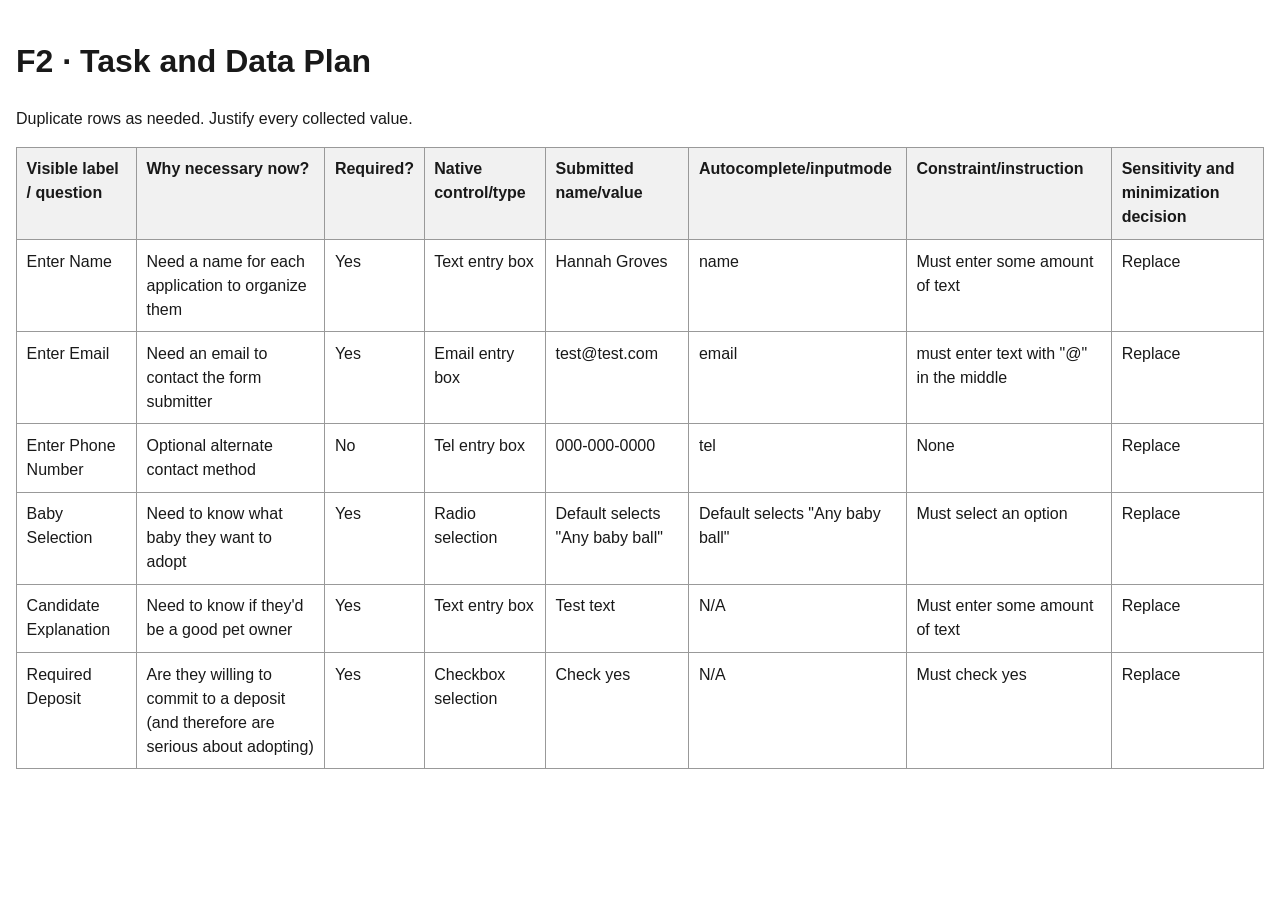
==== field-inventory-template.html @ b9e1be3f "Initial commit" ====
<!doctype html>
<html lang="en">
    <head>
        <meta charset="utf-8">
        <meta name="viewport" content="width=device-width,initial-scale=1">
        <title>Field Inventory</title>
        <style>
        body{
            font-family:Arial,sans-serif;
            line-height:1.5;
            max-width:80rem;
            margin:auto;
            padding:1rem;
            color:#191919;
        }
        table{
            width:100%;
            border-collapse:collapse;
        }
        th,td{
            padding:.6rem;
            border:1px solid #999;
            text-align:left;
            vertical-align:top;
        }
        th{
            background:#f1f1f1;
        }
        </style>
        </head>
        <body>
            <h1>F2 · Task and Data Plan</h1>
            <p>Duplicate rows as needed. Justify every collected value.</p>
            <table>
                <thead>
                    <tr>
                        <th>Visible label / question</th>
                        <th>Why necessary now?</th>
                        <th>Required?</th>
                        <th>Native control/type</th>
                        <th>Submitted name/value</th>
                        <th>Autocomplete/inputmode</th>
                        <th>Constraint/instruction</th>
                        <th>Sensitivity and minimization decision</th>
                    </tr>
                </thead>
                <tbody>
                    <tr>
                        <td>Enter Name</td>
                        <td>Need a name for each application to organize them</td>
                        <td>Yes</td>
                        <td>Text entry box</td>
                        <td>Hannah Groves</td>
                        <td>name</td>
                        <td>Must enter some amount of text</td>
                        <td>Replace</td>
                    </tr>
                    <tr>
                        <td>Enter Email</td>
                        <td>Need an email to contact the form submitter</td>
                        <td>Yes</td>
                        <td>Email entry box</td>
                        <td>test@test.com</td>
                        <td>email</td>
                        <td>must enter text with "@" in the middle</td>
                        <td>Replace</td>
                    </tr>
                    <tr>
                        <td>Enter Phone Number</td>
                        <td>Optional alternate contact method</td>
                        <td>No</td>
                        <td>Tel entry box</td>
                        <td>000-000-0000</td>
                        <td>tel</td>
                        <td>None</td>
                        <td>Replace</td>
                    </tr>
                    <tr>
                        <td>Baby Selection</td>
                        <td>Need to know what baby they want to adopt</td>
                        <td>Yes</td>
                        <td>Radio selection</td>
                        <td>Default selects "Any baby ball"</td>
                        <td>Default selects "Any baby ball"</td>
                        <td>Must select an option</td>
                        <td>Replace</td>
                    </tr>
                    <tr>
                        <td>Candidate Explanation</td>
                        <td>Need to know if they'd be a good pet owner</td>
                        <td>Yes</td>
                        <td>Text entry box</td>
                        <td>Test text</td>
                        <td>N/A</td>
                        <td>Must enter some amount of text</td>
                        <td>Replace</td>
                    </tr>
                    <tr>
                        <td>Required Deposit</td>
                        <td>Are they willing to commit to a deposit (and therefore are serious about adopting)</td>
                        <td>Yes</td>
                        <td>Checkbox selection</td>
                        <td>Check yes</td>
                        <td>N/A</td>
                        <td>Must check yes</td>
                        <td>Replace</td>
                    </tr>
                </tbody>
            </table>
        </body>
        </html>
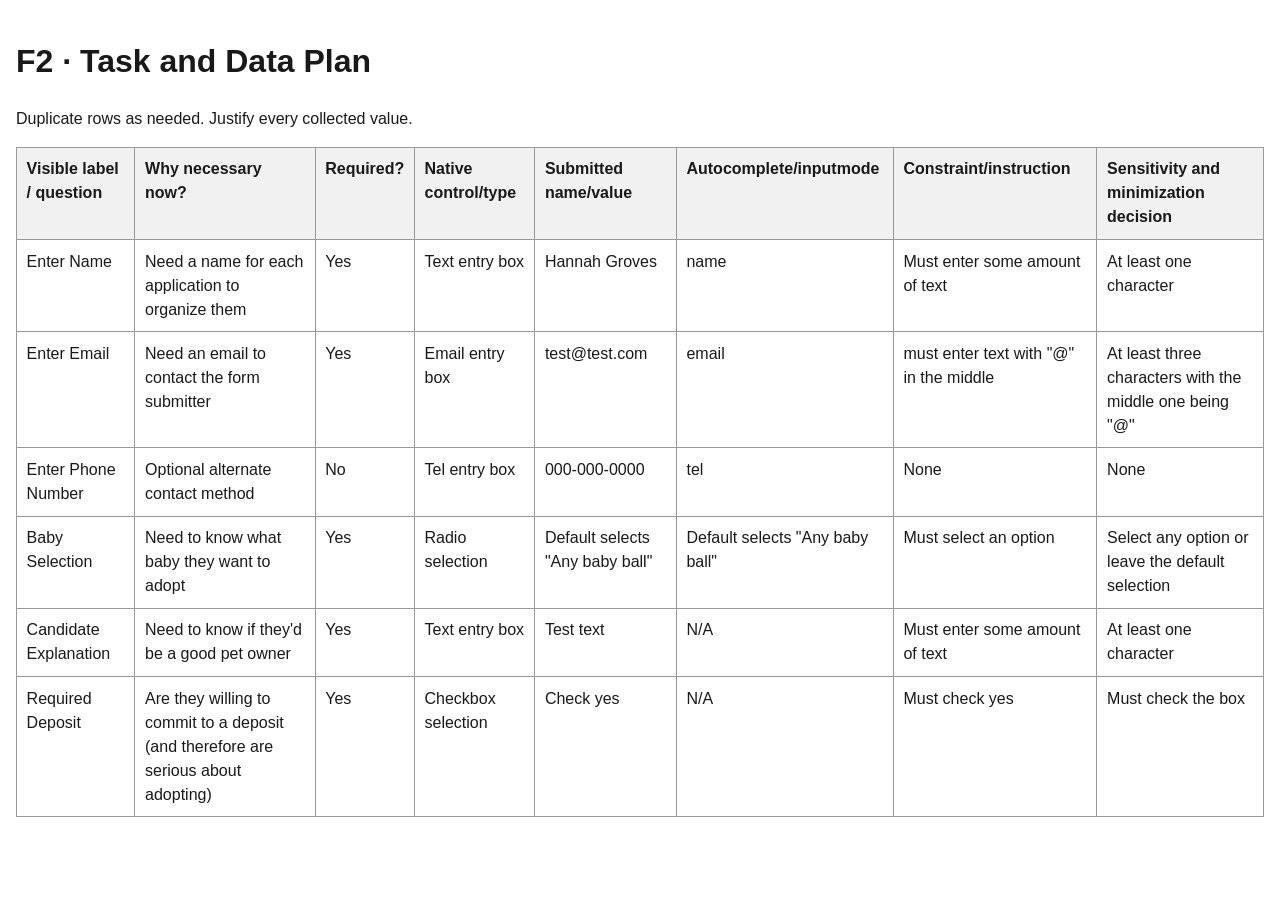
==== commit 01b93c7f: "Finished table and base html/css Just need to do testing now" ====
--- a/field-inventory-template.html
+++ b/field-inventory-template.html
@@ -53,7 +53,7 @@
                         <td>Hannah Groves</td>
                         <td>name</td>
                         <td>Must enter some amount of text</td>
-                        <td>Replace</td>
+                        <td>At least one character</td>
                     </tr>
                     <tr>
                         <td>Enter Email</td>
@@ -63,7 +63,7 @@
                         <td>test@test.com</td>
                         <td>email</td>
                         <td>must enter text with "@" in the middle</td>
-                        <td>Replace</td>
+                        <td>At least three characters with the middle one being "@"</td>
                     </tr>
                     <tr>
                         <td>Enter Phone Number</td>
@@ -73,7 +73,7 @@
                         <td>000-000-0000</td>
                         <td>tel</td>
                         <td>None</td>
-                        <td>Replace</td>
+                        <td>None</td>
                     </tr>
                     <tr>
                         <td>Baby Selection</td>
@@ -83,7 +83,7 @@
                         <td>Default selects "Any baby ball"</td>
                         <td>Default selects "Any baby ball"</td>
                         <td>Must select an option</td>
-                        <td>Replace</td>
+                        <td>Select any option or leave the default selection</td>
                     </tr>
                     <tr>
                         <td>Candidate Explanation</td>
@@ -93,7 +93,7 @@
                         <td>Test text</td>
                         <td>N/A</td>
                         <td>Must enter some amount of text</td>
-                        <td>Replace</td>
+                        <td>At least one character</td>
                     </tr>
                     <tr>
                         <td>Required Deposit</td>
@@ -103,7 +103,7 @@
                         <td>Check yes</td>
                         <td>N/A</td>
                         <td>Must check yes</td>
-                        <td>Replace</td>
+                        <td>Must check the box</td>
                     </tr>
                 </tbody>
             </table>
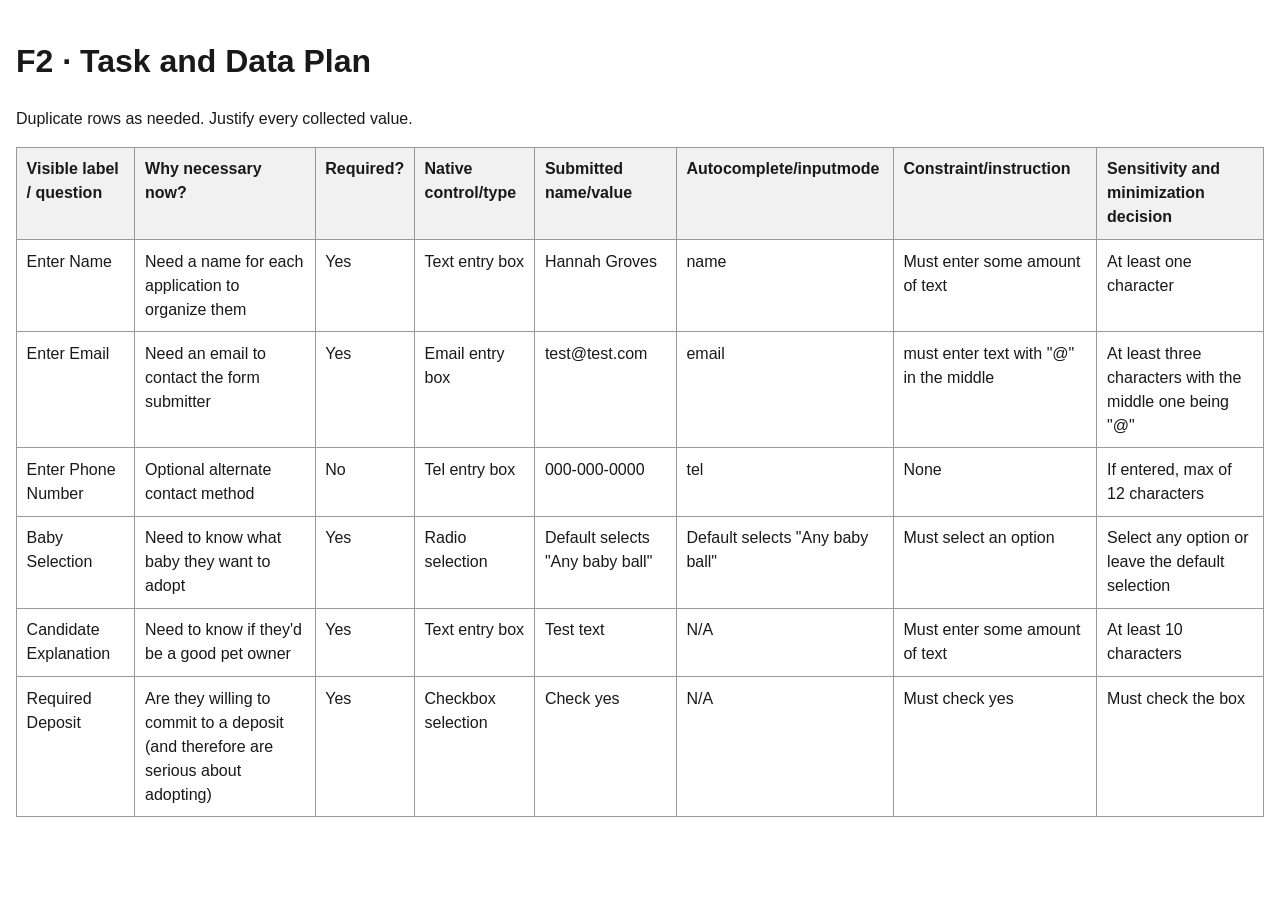
==== commit b68ea080: "Testing complete All testing complete and final commit ready (hopefully)" ====
--- a/field-inventory-template.html
+++ b/field-inventory-template.html
@@ -73,7 +73,7 @@
                         <td>000-000-0000</td>
                         <td>tel</td>
                         <td>None</td>
-                        <td>None</td>
+                        <td>If entered, max of 12 characters</td>
                     </tr>
                     <tr>
                         <td>Baby Selection</td>
@@ -93,7 +93,7 @@
                         <td>Test text</td>
                         <td>N/A</td>
                         <td>Must enter some amount of text</td>
-                        <td>At least one character</td>
+                        <td>At least 10 characters</td>
                     </tr>
                     <tr>
                         <td>Required Deposit</td>
